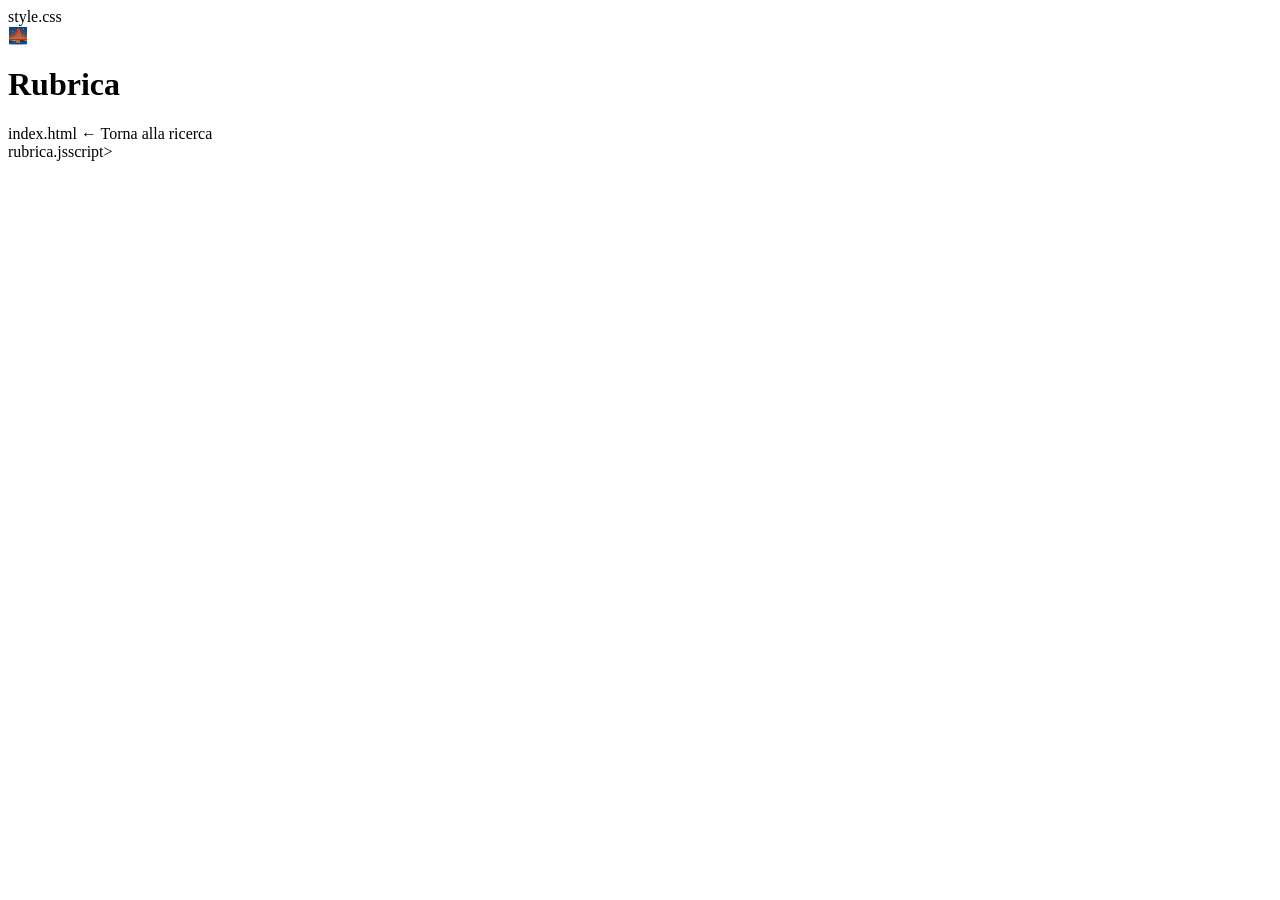
==== rubrica.html @ 40f175cf "Create rubrica.html" ====
<!DOCTYPE html>
<html lang="it">
<head>
<meta charset="UTF-8">
<meta name="viewport" content="width=device-width, initial-scale=1.0">
<title>PONTOS - Rubrica</title>

style.css
</head>
<body>

<header>
    <div class="logo">🌉</div>
    <h1>Rubrica</h1>
</header>

<main>

<div id="directory"></div>

index.html
← Torna alla ricerca
</a>

</main>

rubrica.jsscript>
</body>
</html>
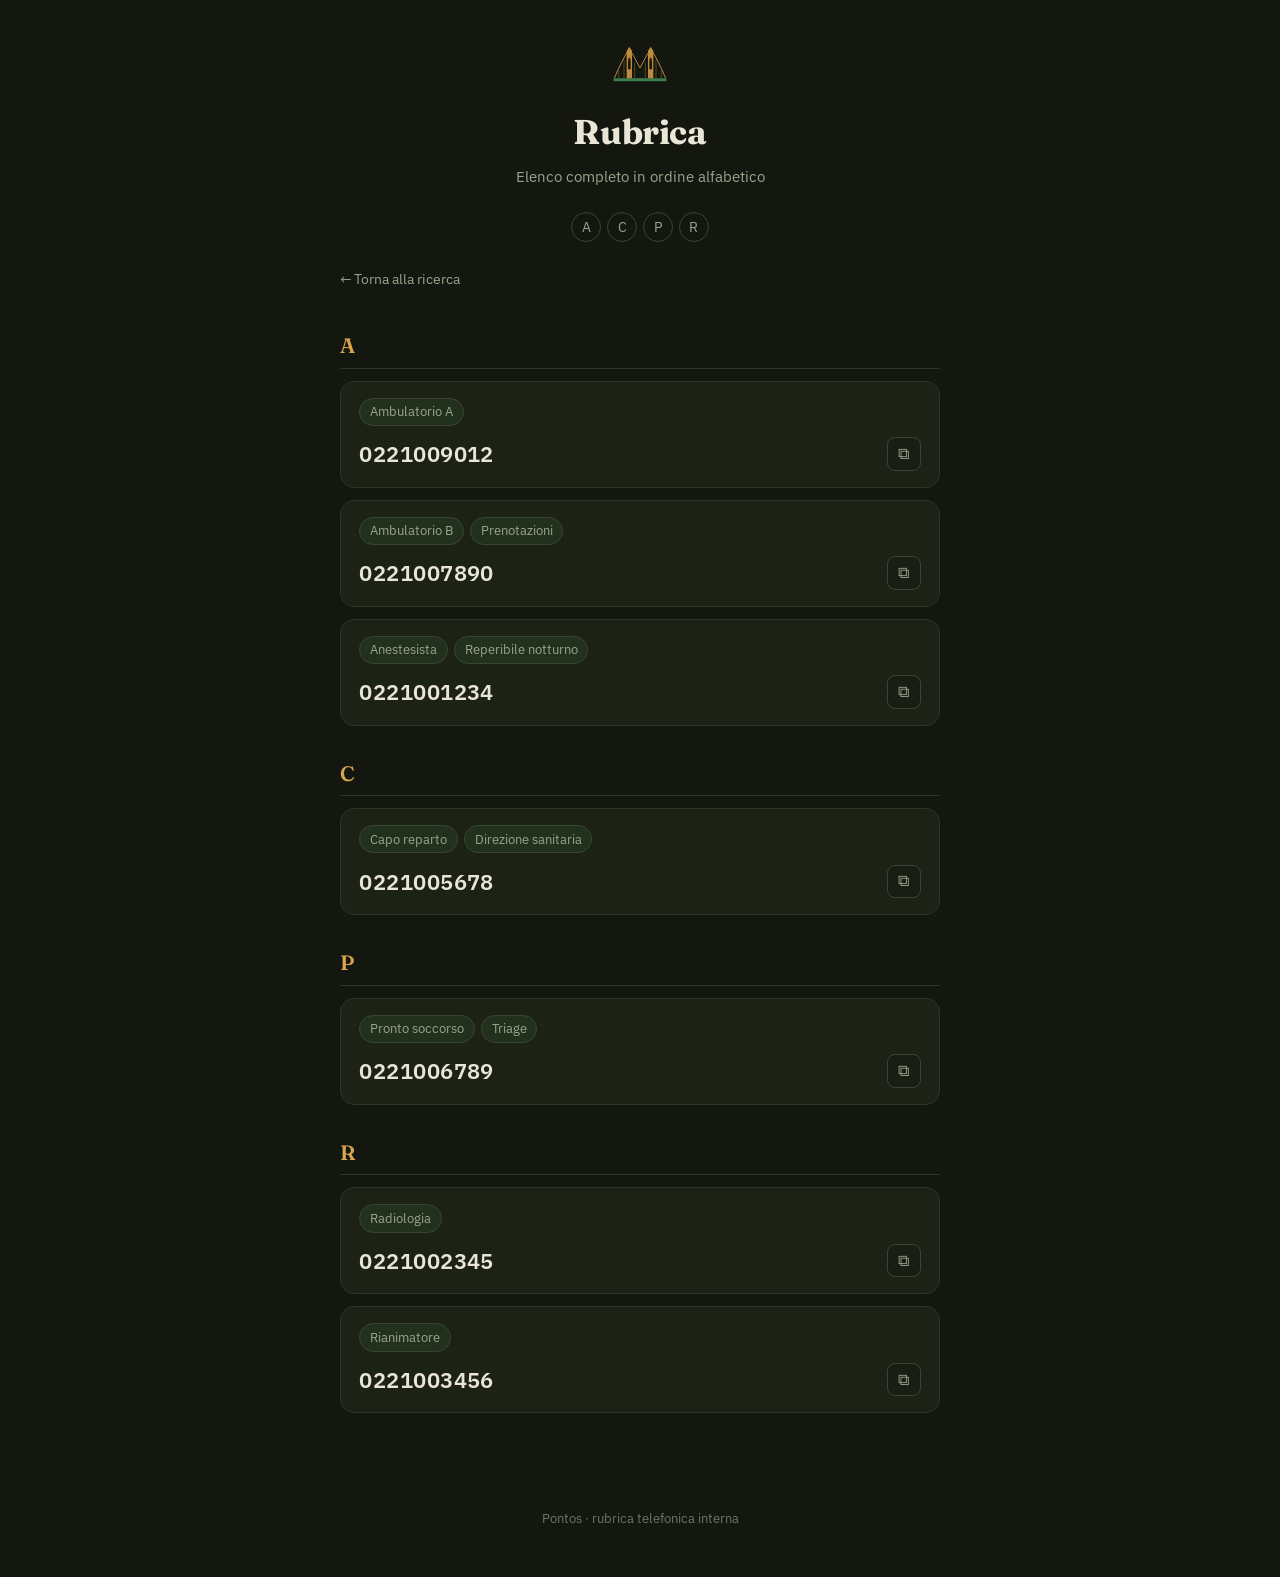
==== commit 2c11e2ee: "Add files via upload" ====
--- a/rubrica.html
+++ b/rubrica.html
@@ -1,29 +1,32 @@
-<!DOCTYPE html>
+<!doctype html>
 <html lang="it">
 <head>
 <meta charset="UTF-8">
-<meta name="viewport" content="width=device-width, initial-scale=1.0">
-<title>PONTOS - Rubrica</title>
-
-style.css
+<meta name="viewport" content="width=device-width, initial-scale=1">
+<title>Pontos · Rubrica completa</title>
+<link rel="icon" type="image/svg+xml" href="assets/logo.svg">
+<link rel="preconnect" href="https://fonts.googleapis.com">
+<link rel="preconnect" href="https://fonts.gstatic.com" crossorigin>
+<link href="https://fonts.googleapis.com/css2?family=Fraunces:opsz,wght@9..144,600;9..144,700&family=IBM+Plex+Sans:wght@400;500;600&display=swap" rel="stylesheet">
+<link rel="stylesheet" href="css/style.css">
 </head>
 <body>
-
-<header>
-    <div class="logo">🌉</div>
-    <h1>Rubrica</h1>
+<header class="topbar">
+  <img src="assets/logo.svg" alt="" class="logo">
+  <h1>Rubrica</h1>
+  <p class="tagline">Elenco completo in ordine alfabetico</p>
 </header>
 
+<nav class="az-nav" id="az-nav" aria-label="Salta alla lettera"></nav>
+
 <main>
-
-<div id="directory"></div>
-
-index.html
-← Torna alla ricerca
-</a>
-
+  <a href="index.html" class="back-link">← Torna alla ricerca</a>
+  <div id="rubrica-list"></div>
 </main>
 
-rubrica.jsscript>
+<footer>Pontos · rubrica telefonica interna</footer>
+
+<script src="js/utils.js"></script>
+<script src="js/rubrica.js"></script>
 </body>
 </html>
--- a/css/style.css
+++ b/css/style.css
@@ -0,0 +1,181 @@
+:root {
+  --bg: #14170F;
+  --bg-alt: #191D13;
+  --surface: #1D2216;
+  --surface-hover: #242B1B;
+  --border: #2E3524;
+  --border-strong: #3A4530;
+  --green: #3E7C4A;
+  --green-deep: #2A5934;
+  --green-soft: rgba(62, 124, 74, 0.16);
+  --bronze: #C08A3E;
+  --bronze-bright: #D9A54F;
+  --text: #E9E6D8;
+  --text-muted: #9BA38C;
+  --text-faint: #6E7663;
+  --danger: #C97A63;
+  --radius-sm: 8px;
+  --radius-md: 14px;
+  --radius-lg: 20px;
+  --shadow: 0 14px 34px rgba(0, 0, 0, 0.45);
+  --font-display: 'Fraunces', Georgia, serif;
+  --font-body: 'IBM Plex Sans', system-ui, -apple-system, 'Segoe UI', sans-serif;
+}
+
+* { box-sizing: border-box; }
+html, body { margin: 0; padding: 0; }
+
+body {
+  background: var(--bg);
+  color: var(--text);
+  font-family: var(--font-body);
+  line-height: 1.5;
+  min-height: 100vh;
+  -webkit-font-smoothing: antialiased;
+}
+
+a { color: inherit; }
+
+.sr-only {
+  position: absolute; width: 1px; height: 1px; padding: 0; margin: -1px;
+  overflow: hidden; clip: rect(0, 0, 0, 0); white-space: nowrap; border: 0;
+}
+
+:focus-visible {
+  outline: 2px solid var(--bronze-bright);
+  outline-offset: 2px;
+}
+
+.topbar {
+  display: flex; flex-direction: column; align-items: center; gap: 0.35rem;
+  padding: 2.75rem 1.5rem 1.5rem;
+  text-align: center;
+}
+.topbar .logo { width: 64px; height: auto; }
+.topbar h1 {
+  font-family: var(--font-display);
+  font-weight: 700; font-size: 2.15rem; letter-spacing: -0.01em;
+  margin: 0.5rem 0 0;
+}
+.topbar .tagline {
+  color: var(--text-muted); font-size: 0.95rem; margin: 0.15rem 0 0;
+}
+
+main { max-width: 640px; margin: 0 auto; padding: 0 1.25rem 4rem; }
+
+.search-box {
+  display: flex; align-items: center; gap: 0.65rem;
+  background: var(--surface);
+  border: 1px solid var(--border-strong);
+  border-radius: var(--radius-md);
+  padding: 0.85rem 1.1rem;
+  box-shadow: var(--shadow);
+  transition: border-color .15s ease, box-shadow .15s ease;
+}
+.search-box:focus-within {
+  border-color: var(--bronze-bright);
+  box-shadow: 0 0 0 3px rgba(217, 165, 79, 0.22), var(--shadow);
+}
+.search-box svg { flex: none; color: var(--text-muted); }
+.search-box input {
+  flex: 1; background: transparent; border: 0; outline: 0;
+  color: var(--text); font-family: var(--font-body);
+  font-size: 1.05rem; min-width: 0;
+}
+.search-box input::placeholder { color: var(--text-faint); }
+
+.btn-rubrica {
+  display: flex; align-items: center; justify-content: center; gap: 0.5rem;
+  margin: 1.1rem auto 0; width: fit-content;
+  color: var(--text-muted); text-decoration: none;
+  font-size: 0.92rem; padding: 0.4rem 0.1rem;
+  border-bottom: 1px solid transparent;
+  transition: color .15s ease, border-color .15s ease;
+}
+.btn-rubrica:hover { color: var(--bronze-bright); border-color: var(--bronze-bright); }
+
+.results { margin-top: 1.75rem; display: flex; flex-direction: column; gap: 0.75rem; }
+
+.result-card {
+  background: var(--surface);
+  border: 1px solid var(--border);
+  border-radius: var(--radius-md);
+  padding: 1rem 1.15rem;
+  animation: card-in .18s ease both;
+}
+@keyframes card-in { from { opacity: 0; transform: translateY(4px); } to { opacity: 1; transform: none; } }
+@media (prefers-reduced-motion: reduce) {
+  .result-card { animation: none; }
+}
+
+.chips { display: flex; flex-wrap: wrap; gap: 0.4rem; margin-bottom: 0.7rem; }
+.chip {
+  font-size: 0.8rem; padding: 0.22rem 0.6rem;
+  background: var(--green-soft); color: var(--text-muted);
+  border-radius: 999px; border: 1px solid var(--border-strong);
+}
+.chip-match { color: var(--text); border-color: var(--green); }
+.chip mark { background: transparent; color: var(--bronze-bright); font-weight: 600; }
+
+.number-row { display: flex; align-items: center; justify-content: space-between; gap: 0.75rem; }
+.number {
+  font-family: var(--font-body); font-variant-numeric: tabular-nums;
+  font-size: 1.4rem; font-weight: 600; letter-spacing: 0.02em;
+  text-decoration: none; color: var(--text);
+}
+.number:hover { color: var(--bronze-bright); }
+
+.copy-btn {
+  flex: none; width: 2.1rem; height: 2.1rem;
+  border-radius: var(--radius-sm);
+  border: 1px solid var(--border-strong);
+  background: var(--bg-alt); color: var(--text-muted);
+  font-size: 1rem; cursor: pointer;
+  transition: color .15s ease, border-color .15s ease, background .15s ease;
+}
+.copy-btn:hover { color: var(--text); border-color: var(--bronze-bright); background: var(--surface-hover); }
+
+.empty-state, .no-results, .error {
+  margin-top: 2rem; color: var(--text-muted); text-align: center; font-size: 0.95rem;
+}
+.no-results a { color: var(--bronze-bright); }
+.error { color: var(--danger); }
+
+footer {
+  text-align: center; color: var(--text-faint); font-size: 0.8rem;
+  padding: 2rem 1rem 3rem;
+}
+
+/* Pagina Rubrica */
+.az-nav {
+  display: flex; flex-wrap: wrap; gap: 0.35rem;
+  justify-content: center; padding: 0 1.25rem 1.5rem;
+  max-width: 640px; margin: 0 auto;
+}
+.az-nav a {
+  width: 1.9rem; height: 1.9rem; display: flex; align-items: center; justify-content: center;
+  border-radius: 50%; border: 1px solid var(--border-strong);
+  text-decoration: none; color: var(--text-muted); font-size: 0.85rem;
+  transition: color .15s ease, border-color .15s ease, background .15s ease;
+}
+.az-nav a:hover { color: var(--text); border-color: var(--bronze-bright); background: var(--surface-hover); }
+
+.letter-group { margin-top: 2rem; }
+.letter-group h2 {
+  font-family: var(--font-display); font-size: 1.3rem; font-weight: 600;
+  color: var(--bronze-bright); margin: 0 0 0.75rem;
+  padding-bottom: 0.4rem; border-bottom: 1px solid var(--border);
+}
+.letter-group .results { margin-top: 0; }
+
+.back-link {
+  display: inline-flex; align-items: center; gap: 0.4rem;
+  color: var(--text-muted); text-decoration: none; font-size: 0.9rem;
+  margin: 0 0 0.5rem;
+}
+.back-link:hover { color: var(--bronze-bright); }
+
+@media (max-width: 420px) {
+  .topbar h1 { font-size: 1.75rem; }
+  .number { font-size: 1.2rem; }
+}
